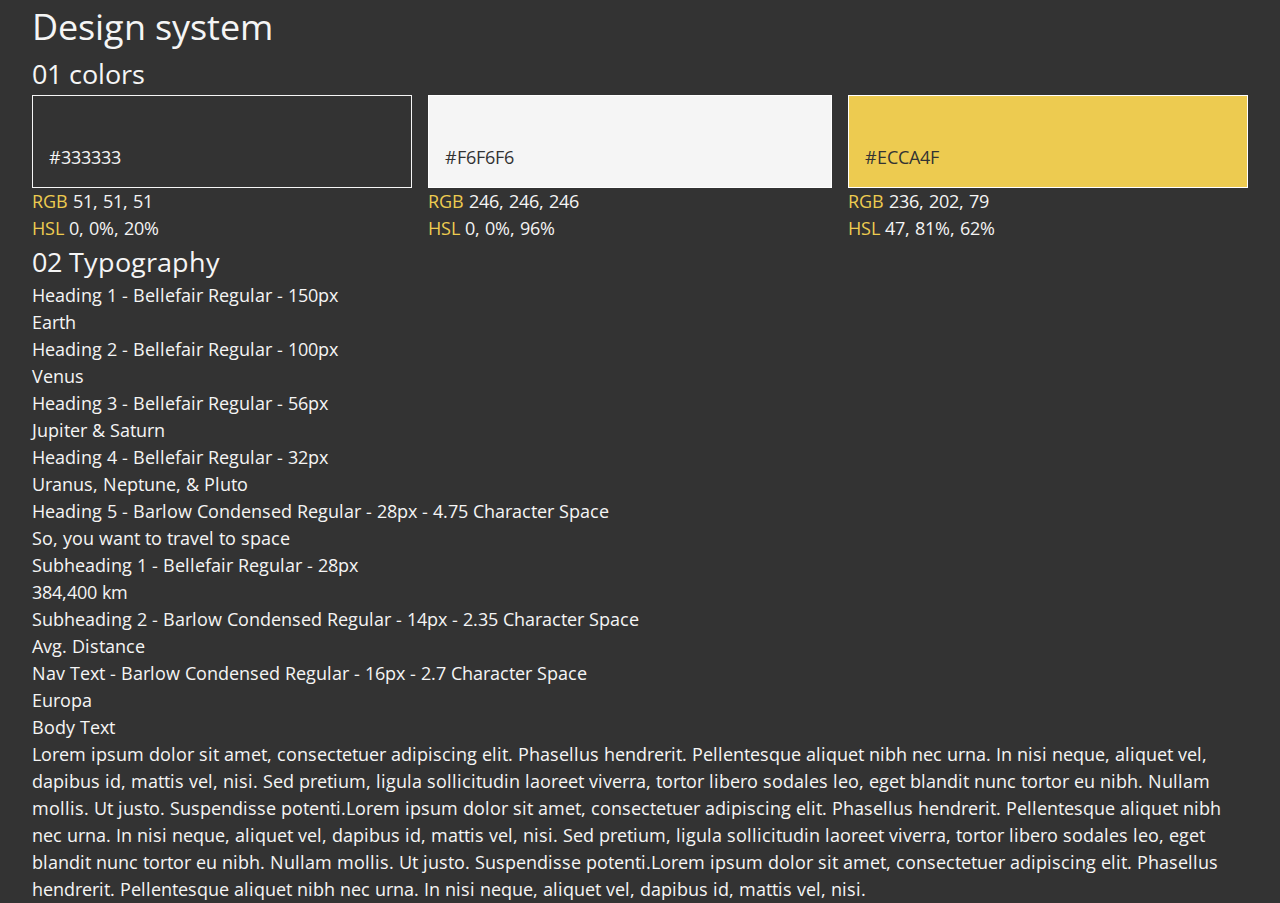
==== design-system/design-system.html @ 2eced944 "initial commit" ====
<!DOCTYPE html>
<html lang="en">
	<head>
		<meta charset="UTF-8" />
		<meta http-equiv="X-UA-Compatible" content="IE=edge" />
		<meta name="viewport" content="width=device-width, initial-scale=1.0" />
		<link rel="stylesheet" href="../design-system/design-system.css" />
		<title>Design System</title>
	</head>
	<body class="text-light">
		<div class="container">
			<h1>Design system</h1>
			<section id="colors">
				<h2><span>01</span> colors</h2>
                <div class="flex">
                    <div style="flex-grow: 1;">
                        <div
                            class="bg-dark text-white"
                            style="padding: 3rem 1rem 1rem; border: 1px solid #F6F6F6"
                        >
                            #333333
                        </div>
                        <p><span class="text-accent">RGB</span> 51, 51, 51</p>
                        <p><span class="text-accent">HSL</span> 0, 0%, 20%</p>
                    </div>
    
                    <div style="flex-grow: 1;">
                        <div
                            class="bg-light text-dark"
                            style="padding: 3rem 1rem 1rem; border: 1px solid white"
                        >
                            #F6F6F6
                        </div>
                        <p><span class="text-accent">RGB</span> 246, 246, 246</p>
                        <p><span class="text-accent">HSL</span> 0, 0%, 96%</p>
                    </div>
    
                    <div style="flex-grow: 1;">
                        <div
                            class="bg-accent text-dark"
                            style="padding: 3rem 1rem 1rem; border: 1px solid white"
                        >
                            #ECCA4F
                        </div>
                        <p><span class="text-accent">RGB</span> 236, 202, 79</p>
                        <p><span class="text-accent">HSL</span> 47, 81%, 62%</p>
                    </div>
                </section>

                <section id="typography">
                    <h2><span>02 </span>Typography</h2>
                    <div >
                        <div>
                            <div> 
                                <p>Heading 1 - Bellefair Regular - 150px</p>
                                <p>Earth</p> 
                            </div>
                            <div> 
                                <p>Heading 2 - Bellefair Regular - 100px</p>
                                <p>Venus</p>
                            </div>
                            <div> 
                                <p>Heading 3 - Bellefair Regular - 56px</p>
                                <p>Jupiter & Saturn</p>
                            </div>
                            <div> 
                                <p>Heading 4 - Bellefair Regular - 32px</p>
                                <p>Uranus, Neptune, & Pluto</p>
                            </div> 
                            <div> 
                                <p>Heading 5 - Barlow Condensed Regular - 28px - 4.75 Character Space</p>
                                <p>So, you want to travel to space</p>
                            </div>
                        
                        </div>
                        
                        <div>
                            <div> 
                                <p>Subheading 1 - Bellefair Regular - 28px</p>
                                <p>384,400 km</p>
                            </div>
                            <div> 
                                <p>Subheading 2 - Barlow Condensed Regular - 14px - 2.35 Character Space</p>
                                <p>Avg. Distance</p>
                            </div>
                            <div> 
                                <p>Nav Text - Barlow Condensed Regular - 16px - 2.7 Character Space</p>
                                <p >Europa</p>
                            </div>
                            <div> 
                                <p>Body Text</p>
                                <p>Lorem ipsum dolor sit amet, consectetuer adipiscing elit. Phasellus hendrerit. Pellentesque aliquet nibh nec urna. In nisi neque, aliquet vel, dapibus id, mattis vel, nisi. Sed pretium, ligula sollicitudin laoreet viverra, tortor libero sodales leo, eget blandit nunc tortor eu nibh. Nullam mollis. Ut justo. Suspendisse potenti.Lorem ipsum dolor sit amet, consectetuer adipiscing elit. Phasellus hendrerit. Pellentesque aliquet nibh nec urna. In nisi neque, aliquet vel, dapibus id, mattis vel, nisi. Sed pretium, ligula sollicitudin laoreet viverra, tortor libero sodales leo, eget blandit nunc tortor eu nibh. Nullam mollis. Ut justo. Suspendisse potenti.Lorem ipsum dolor sit amet, consectetuer adipiscing elit. Phasellus hendrerit. Pellentesque aliquet nibh nec urna. In nisi neque, aliquet vel, dapibus id, mattis vel, nisi. </p>
                            </div> 
                        </div>
                    </div>
                </section>


            </div>
        </div>
				
	</body>
</html>
---- design-system/design-system.css ----
@import url('https://fonts.googleapis.com/css2?family=Open+Sans:ital,wght@0,300;0,400;0,500;1,300;1,500&display=swap');
@import url('https://fonts.googleapis.com/css2?family=Open+Sans:ital,wght@0,300;0,400;0,500;1,300;1,500&family=Source+Code+Pro:wght@300&display=swap');

/* ---------------------- */
/* Custom properties      */
/* ---------------------- */

:root {
	/* colors */
	--color-dark: 0 0% 20%;
	--color-light: 0 0% 96%;
	--color-accent: 47 81% 62%;

	/* font-sizes */
	--fs-900: 9.375rem;
	--fs-800: 6.25rem;
	--fs-700: 3.5rem;
	--fs-600: 2rem;
	--fs-500: 1.75rem;
	--fs-400: 1.125rem;
	--fs-300: 1rem;
	--fs-200: 0.875rem;

	/* font-families */
	--ff-serif: 'Open Sans', sans-serif;
	--ff-mono: 'Source Code Pro', monospace;
}

/* ---------------------- */
/* CSS Reset              */
/* ---------------------- */

*,
*::before,
*::after {
	box-sizing: border-box;
}

body,
h1,
h2,
h3,
h4,
h5 h6,
p,
figure,
picture {
	margin: 0;
}

h1,
h2,
h3,
h4,
h5,
h6,
p {
	font-weight: 400;
}

body {
	font-family: var(--ff-serif);
	font-size: var(--fs-400);
	background-color: hsl(var(--color-dark));
	color: hsl(var(--color-light));
	line-height: 1.5;
	min-height: 100vh;
}

img,
picture {
	max-width: 100%;
	display: block;
}

input,
button,
textarea,
select {
	font: inherit;
}

/* remove animation for people who've turned them off */
@media (prefers-reduce-motion: reduce) {
	*,
	*::before,
	*::after {
		animation-duration: 0.01ms !important;
		animation-iteration-count: 1 !important;
		transition-duration: 0.01ms !important;
		scroll-behavior: auto !important;
	}
}

/* ---------------------- */
/* Utility classes        */
/* ---------------------- */

.flex {
	display: flex;
	gap: var(--gap, 1rem);
}

.grid {
	display: grid;
	gap: var(--gap, 1rem);
}

.container {
	padding-inline: 2rem;
	max-width: 80rem;
	margin-inline: auto;
}

/* colors */

.bg-dark {
	background-color: hsl(var(--color-dark));
}

.bg-light {
	background-color: hsl(var(--color-light));
}

.bg-accent {
	background-color: hsl(var(--color-accent));
}

.text-dark {
	color: hsl(var(--color-dark));
}

.text-light {
	color: hsl(var(--color-light));
}

.text-accent {
	color: hsl(var(--color-accent));
}

/* typography */

.ff-serif {
	font-family: var(--ff-serif);
}
.ff-mono {
	font-family: var(--ff-mono);
}

.letter-spacing-1 {
	letter-spacing: 4.75px;
}
.letter-spacing-2 {
	letter-spacing: 2.7px;
}
.letter-spacing-3 {
	letter-spacing: 2.35px;
}

.uppercase {
	text-transform: uppercase;
}

.fs-900 {
	font-size: var(--fs-900);
}
.fs-800 {
	font-size: var(--fs-800);
}
.fs-700 {
	font-size: var(--fs-700);
}
.fs-600 {
	font-size: var(--fs-600);
}
.fs-500 {
	font-size: var(--fs-500);
}
.fs-400 {
	font-size: var(--fs-400);
}
.fs-300 {
	font-size: var(--fs-300);
}
.fs-200 {
	font-size: var(--fs-200);
}

.fs-900,
.fs-800,
.fs-700,
.fs-600 {
	line-height: 1.1;
}
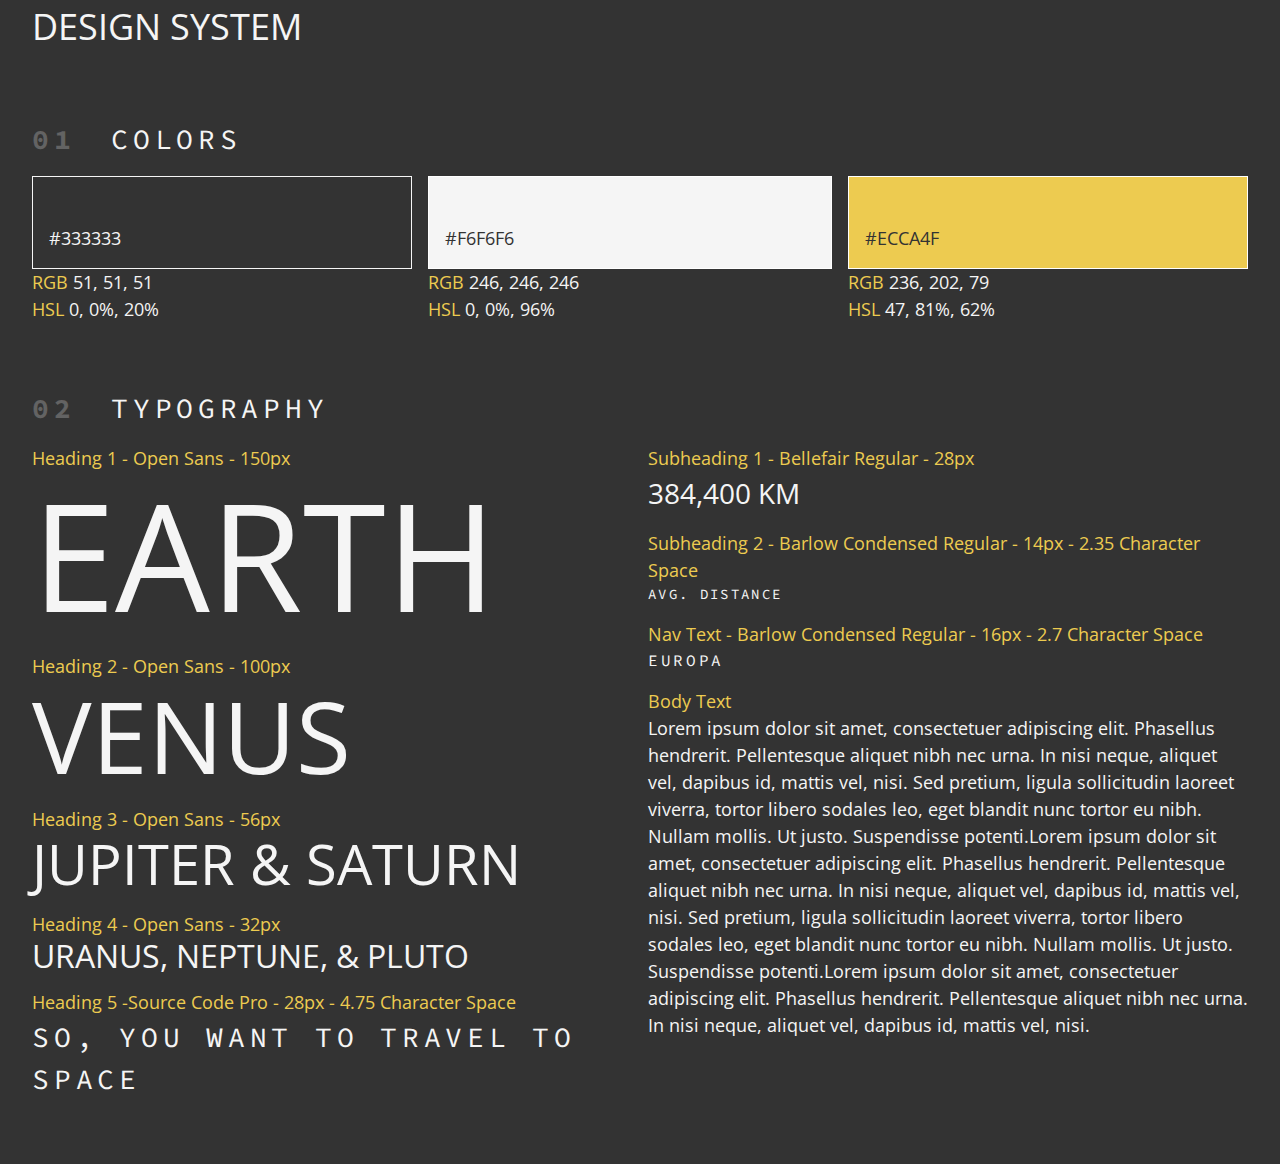
==== commit 2617f468: "design system spacing and number title" ====
--- a/design-system/design-system.html
+++ b/design-system/design-system.html
@@ -8,10 +8,10 @@
 		<title>Design System</title>
 	</head>
 	<body class="text-light">
-		<div class="container">
-			<h1>Design system</h1>
-			<section id="colors">
-				<h2><span>01</span> colors</h2>
+		<div class="container flow">
+			<h1 class="uppercase">Design system</h1>
+			<section class="flow" id="colors" style="margin: 4rem 0">
+				<h2 class="number-title"><span>01</span> colors</h2>
                 <div class="flex">
                     <div style="flex-grow: 1;">
                         <div
@@ -45,56 +45,55 @@
                         <p><span class="text-accent">RGB</span> 236, 202, 79</p>
                         <p><span class="text-accent">HSL</span> 47, 81%, 62%</p>
                     </div>
-                </section>
+            </section>
 
-                <section id="typography">
-                    <h2><span>02 </span>Typography</h2>
-                    <div >
-                        <div>
-                            <div> 
-                                <p>Heading 1 - Bellefair Regular - 150px</p>
-                                <p>Earth</p> 
-                            </div>
-                            <div> 
-                                <p>Heading 2 - Bellefair Regular - 100px</p>
-                                <p>Venus</p>
-                            </div>
-                            <div> 
-                                <p>Heading 3 - Bellefair Regular - 56px</p>
-                                <p>Jupiter & Saturn</p>
-                            </div>
-                            <div> 
-                                <p>Heading 4 - Bellefair Regular - 32px</p>
-                                <p>Uranus, Neptune, & Pluto</p>
-                            </div> 
-                            <div> 
-                                <p>Heading 5 - Barlow Condensed Regular - 28px - 4.75 Character Space</p>
-                                <p>So, you want to travel to space</p>
-                            </div>
-                        
+            <section class="flow" id="typography" style="margin: 4rem 0">
+                <h2 class="number-title"><span>02 </span>Typography</h2>
+                <div class="flex">
+                    <div class="flow" style="flex-basis: 100%;">
+                        <div> 
+                            <p class="text-accent">Heading 1 - Open Sans - 150px</p>
+                            <p class="fs-900 ff-serif uppercase">Earth</p> 
                         </div>
-                        
-                        <div>
-                            <div> 
-                                <p>Subheading 1 - Bellefair Regular - 28px</p>
-                                <p>384,400 km</p>
-                            </div>
-                            <div> 
-                                <p>Subheading 2 - Barlow Condensed Regular - 14px - 2.35 Character Space</p>
-                                <p>Avg. Distance</p>
-                            </div>
-                            <div> 
-                                <p>Nav Text - Barlow Condensed Regular - 16px - 2.7 Character Space</p>
-                                <p >Europa</p>
-                            </div>
-                            <div> 
-                                <p>Body Text</p>
-                                <p>Lorem ipsum dolor sit amet, consectetuer adipiscing elit. Phasellus hendrerit. Pellentesque aliquet nibh nec urna. In nisi neque, aliquet vel, dapibus id, mattis vel, nisi. Sed pretium, ligula sollicitudin laoreet viverra, tortor libero sodales leo, eget blandit nunc tortor eu nibh. Nullam mollis. Ut justo. Suspendisse potenti.Lorem ipsum dolor sit amet, consectetuer adipiscing elit. Phasellus hendrerit. Pellentesque aliquet nibh nec urna. In nisi neque, aliquet vel, dapibus id, mattis vel, nisi. Sed pretium, ligula sollicitudin laoreet viverra, tortor libero sodales leo, eget blandit nunc tortor eu nibh. Nullam mollis. Ut justo. Suspendisse potenti.Lorem ipsum dolor sit amet, consectetuer adipiscing elit. Phasellus hendrerit. Pellentesque aliquet nibh nec urna. In nisi neque, aliquet vel, dapibus id, mattis vel, nisi. </p>
-                            </div> 
+                        <div> 
+                            <p class="text-accent">Heading 2 - Open Sans - 100px</p>
+                            <p class="fs-800 ff-serif uppercase">Venus</p>
                         </div>
+                        <div> 
+                            <p class="text-accent">Heading 3 - Open Sans - 56px</p>
+                            <p class="fs-700 ff-serif uppercase">Jupiter & Saturn</p>
+                        </div>
+                        <div> 
+                            <p class="text-accent">Heading 4 - Open Sans - 32px</p>
+                            <p class="fs-600 ff-serif uppercase">Uranus, Neptune, & Pluto</p>
+                        </div> 
+                        <div> 
+                            <p class="text-accent">Heading 5 -Source Code Pro - 28px - 4.75 Character Space</p>
+                            <p class="fs-500 ff-mono uppercase letter-spacing-1">So, you want to travel to space</p>
+                        </div>
+                    
                     </div>
-                </section>
-
+                    
+                    <div class="flow" style="flex-basis: 100%;">
+                        <div> 
+                            <p class="text-accent">Subheading 1 - Bellefair Regular - 28px</p>
+                            <p class="fs-500 ff-serif uppercase">384,400 km</p>
+                        </div>
+                        <div> 
+                            <p class="text-accent">Subheading 2 - Barlow Condensed Regular - 14px - 2.35 Character Space</p>
+                            <p class="fs-200 uppercase ff-mono letter-spacing-3">Avg. Distance</p>
+                        </div>
+                        <div> 
+                            <p class="text-accent">Nav Text - Barlow Condensed Regular - 16px - 2.7 Character Space</p>
+                            <p class="fs-300 uppercase ff-mono letter-spacing-2">Europa</p>
+                        </div>
+                        <div> 
+                            <p class="text-accent">Body Text</p>
+                            <p>Lorem ipsum dolor sit amet, consectetuer adipiscing elit. Phasellus hendrerit. Pellentesque aliquet nibh nec urna. In nisi neque, aliquet vel, dapibus id, mattis vel, nisi. Sed pretium, ligula sollicitudin laoreet viverra, tortor libero sodales leo, eget blandit nunc tortor eu nibh. Nullam mollis. Ut justo. Suspendisse potenti.Lorem ipsum dolor sit amet, consectetuer adipiscing elit. Phasellus hendrerit. Pellentesque aliquet nibh nec urna. In nisi neque, aliquet vel, dapibus id, mattis vel, nisi. Sed pretium, ligula sollicitudin laoreet viverra, tortor libero sodales leo, eget blandit nunc tortor eu nibh. Nullam mollis. Ut justo. Suspendisse potenti.Lorem ipsum dolor sit amet, consectetuer adipiscing elit. Phasellus hendrerit. Pellentesque aliquet nibh nec urna. In nisi neque, aliquet vel, dapibus id, mattis vel, nisi. </p>
+                        </div> 
+                    </div>
+                </div>
+            </section>
 
             </div>
         </div>
--- a/design-system/design-system.css
+++ b/design-system/design-system.css
@@ -106,6 +106,11 @@
 	gap: var(--gap, 1rem);
 }
 
+/* lobotomized owl: https://css-tricks.com/lobotomized-owls/ */
+.flow > * + * {
+	margin-top: var(--flow-space, 1rem);
+}
+
 .container {
 	padding-inline: 2rem;
 	max-width: 80rem;
@@ -192,3 +197,16 @@
 .fs-600 {
 	line-height: 1.1;
 }
+
+.number-title {
+	font-family: var(--ff-mono);
+	font-size: var(--fs-500);
+	text-transform: uppercase;
+	letter-spacing: 4.72px;
+}
+
+.number-title span {
+	margin-right: 0.5em;
+	font-weight: 700;
+	color: hsl(var(--color-light) / 0.25);
+}
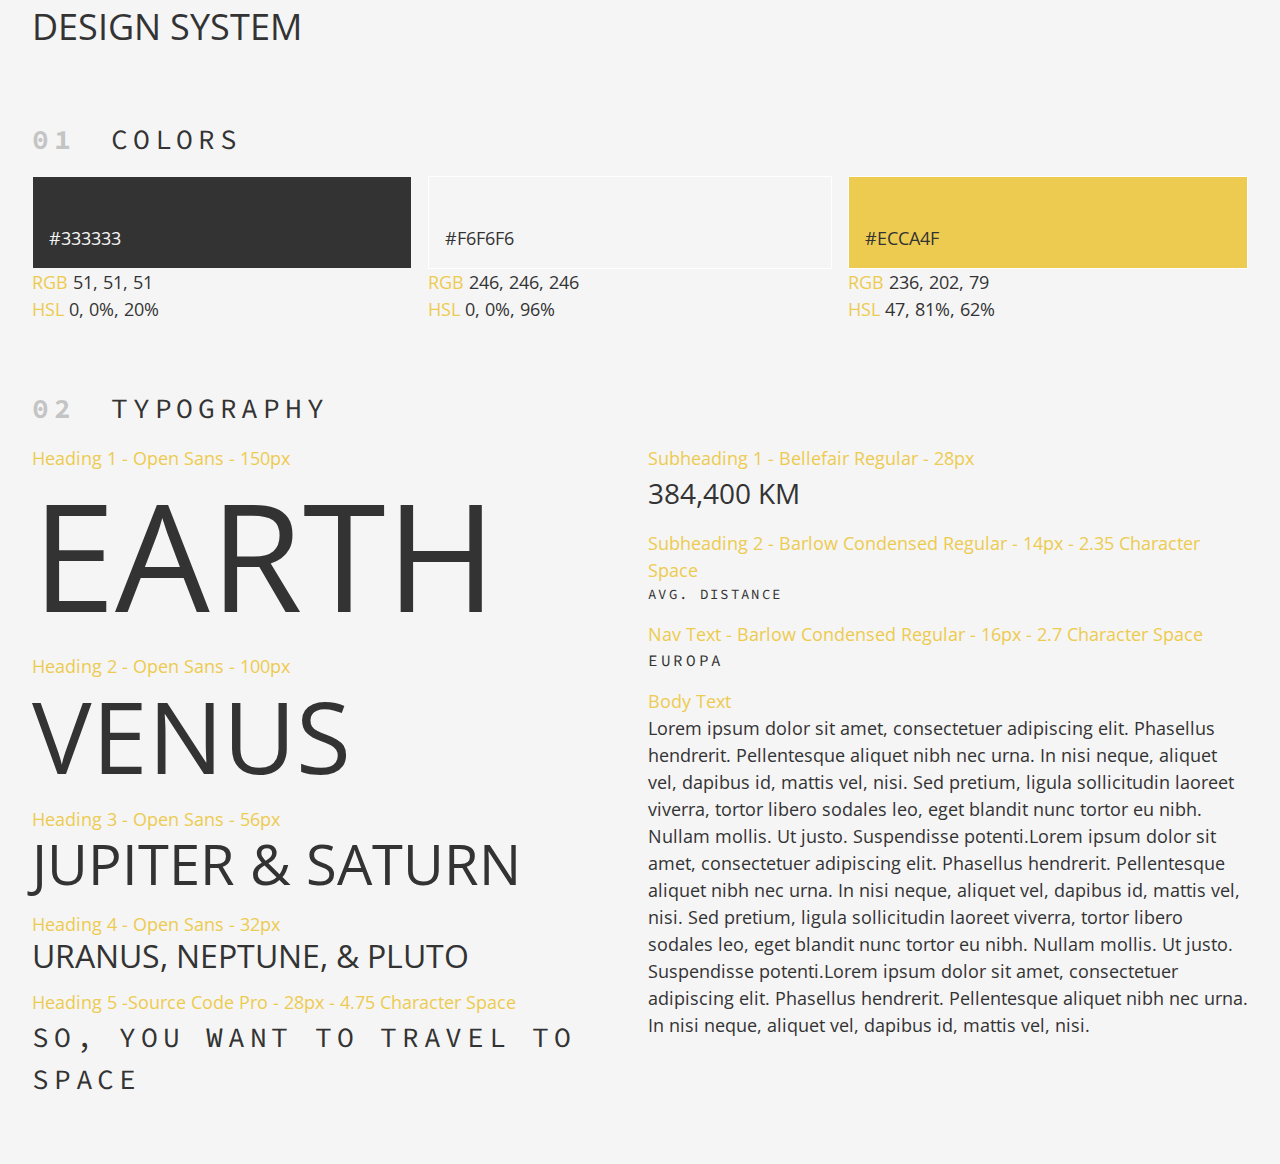
==== commit bef91453: "change css file structure and style the header section" ====
--- a/design-system/design-system.html
+++ b/design-system/design-system.html
@@ -4,10 +4,10 @@
 		<meta charset="UTF-8" />
 		<meta http-equiv="X-UA-Compatible" content="IE=edge" />
 		<meta name="viewport" content="width=device-width, initial-scale=1.0" />
-		<link rel="stylesheet" href="../design-system/design-system.css" />
+		<link rel="stylesheet" href="../design-system/style.css" />
 		<title>Design System</title>
 	</head>
-	<body class="text-light">
+	<body class="text-dark">
 		<div class="container flow">
 			<h1 class="uppercase">Design system</h1>
 			<section class="flow" id="colors" style="margin: 4rem 0">
@@ -15,7 +15,7 @@
                 <div class="flex">
                     <div style="flex-grow: 1;">
                         <div
-                            class="bg-dark text-white"
+                            class="bg-dark text-light"
                             style="padding: 3rem 1rem 1rem; border: 1px solid #F6F6F6"
                         >
                             #333333
--- a/design-system/style.css
+++ b/design-system/style.css
@@ -0,0 +1,233 @@
+@import url('https://fonts.googleapis.com/css2?family=Open+Sans:ital,wght@0,300;0,400;0,500;1,300;1,500&display=swap');
+@import url('https://fonts.googleapis.com/css2?family=Open+Sans:ital,wght@0,300;0,400;0,500;1,300;1,500&family=Source+Code+Pro:wght@300&display=swap');
+
+/* ---------------------- */
+/* Custom properties      */
+/* ---------------------- */
+
+:root {
+	/* colors */
+	--color-dark: 0 0% 20%;
+	--color-light: 0 0% 96%;
+	--color-accent: 47 81% 62%;
+
+	/* font-sizes */
+	--fs-900: 9.375rem;
+	--fs-800: 6.25rem;
+	--fs-700: 3.5rem;
+	--fs-600: 2rem;
+	--fs-500: 1.75rem;
+	--fs-400: 1.125rem;
+	--fs-300: 1rem;
+	--fs-200: 0.875rem;
+
+	/* font-families */
+	--ff-serif: 'Open Sans', sans-serif;
+	--ff-mono: 'Source Code Pro', monospace;
+}
+
+/* ---------------------- */
+/* CSS Reset              */
+/* ---------------------- */
+
+*,
+*::before,
+*::after {
+	box-sizing: border-box;
+}
+
+body,
+h1,
+h2,
+h3,
+h4,
+h5 h6,
+p,
+figure,
+picture {
+	margin: 0;
+}
+
+h1,
+h2,
+h3,
+h4,
+h5,
+h6,
+p {
+	font-weight: 400;
+}
+
+body {
+	font-family: var(--ff-serif);
+	font-size: var(--fs-400);
+	background-color: hsl(var(--color-light));
+	color: hsl(var(--color-light));
+	line-height: 1.5;
+	min-height: 100vh;
+}
+
+img,
+picture {
+	max-width: 100%;
+	display: block;
+}
+
+input,
+button,
+textarea,
+select {
+	font: inherit;
+}
+
+/* remove animation for people who've turned them off */
+@media (prefers-reduce-motion: reduce) {
+	*,
+	*::before,
+	*::after {
+		animation-duration: 0.01ms !important;
+		animation-iteration-count: 1 !important;
+		transition-duration: 0.01ms !important;
+		scroll-behavior: auto !important;
+	}
+}
+
+/* ---------------------- */
+/* Utility classes        */
+/* ---------------------- */
+
+.flex {
+	display: flex;
+	gap: var(--gap, 1rem);
+}
+
+.grid {
+	display: grid;
+	gap: var(--gap, 1rem);
+}
+
+/* lobotomized owl: https://css-tricks.com/lobotomized-owls/ */
+.flow > * + * {
+	margin-top: var(--flow-space, 1rem);
+}
+
+.container {
+	padding-inline: 2rem;
+	max-width: 80rem;
+	margin-inline: auto;
+}
+
+/* colors */
+
+.bg-dark {
+	background-color: hsl(var(--color-dark));
+}
+
+.bg-light {
+	background-color: hsl(var(--color-light));
+}
+
+.bg-accent {
+	background-color: hsl(var(--color-accent));
+}
+
+.text-dark {
+	color: hsl(var(--color-dark));
+}
+
+.text-light {
+	color: hsl(var(--color-light));
+}
+
+.text-accent {
+	color: hsl(var(--color-accent));
+}
+
+/* typography */
+
+.ff-serif {
+	font-family: var(--ff-serif);
+}
+.ff-mono {
+	font-family: var(--ff-mono);
+}
+
+.letter-spacing-1 {
+	letter-spacing: 4.75px;
+}
+.letter-spacing-2 {
+	letter-spacing: 2.7px;
+}
+.letter-spacing-3 {
+	letter-spacing: 2.35px;
+}
+
+.uppercase {
+	text-transform: uppercase;
+}
+
+.fs-900 {
+	font-size: var(--fs-900);
+}
+.fs-800 {
+	font-size: var(--fs-800);
+}
+.fs-700 {
+	font-size: var(--fs-700);
+}
+.fs-600 {
+	font-size: var(--fs-600);
+}
+.fs-500 {
+	font-size: var(--fs-500);
+}
+.fs-400 {
+	font-size: var(--fs-400);
+}
+.fs-300 {
+	font-size: var(--fs-300);
+}
+.fs-200 {
+	font-size: var(--fs-200);
+}
+
+.fs-900,
+.fs-800,
+.fs-700,
+.fs-600 {
+	line-height: 1.1;
+}
+
+/* ---------------------- */
+/* Design System page     */
+/* ---------------------- */
+
+.number-title {
+	font-family: var(--ff-mono);
+	font-size: var(--fs-500);
+	text-transform: uppercase;
+	letter-spacing: 4.72px;
+}
+
+.number-title span {
+	margin-right: 0.5em;
+	font-weight: 700;
+	color: hsl(var(--color-dark) / 0.25);
+}
+
+/* ---------------------- */
+/* Porfolio page          */
+/* ---------------------- */
+
+#home {
+	text-align: center;
+}
+
+#home img {
+	margin: auto;
+	max-width: 300px;
+}
+
+#home h1 {
+	color: var(--color-dark);
+}
